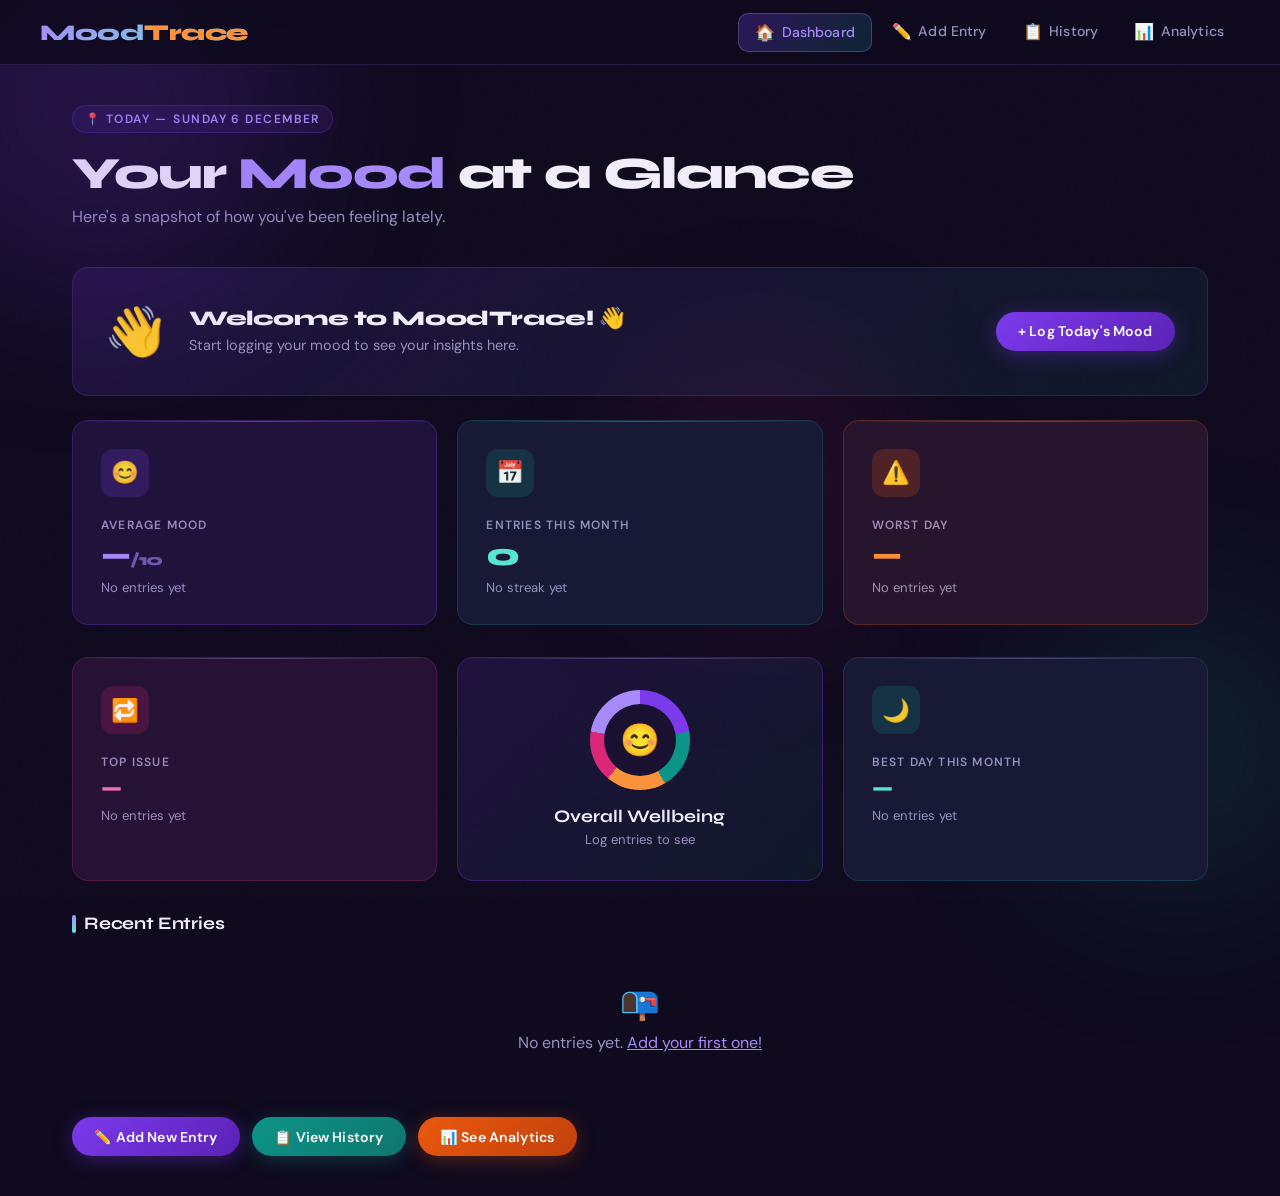
==== index.html @ 38e712fa "first commit" ====
<!DOCTYPE html>
<html lang="en">
<head>
  <meta charset="UTF-8">
  <meta name="viewport" content="width=device-width, initial-scale=1.0">
  <title>MoodTrace – Dashboard</title>
  <link href="https://fonts.googleapis.com/css2?family=Syne:wght@400;500;600;700;800&family=DM+Sans:ital,wght@0,300;0,400;0,500;1,300&display=swap" rel="stylesheet">
  <link rel="stylesheet" href="styles.css">
</head>
<body data-page="dashboard">

<div class="ambient ambient-1"></div>
<div class="ambient ambient-2"></div>
<div class="ambient ambient-3"></div>

<nav>
  <div class="nav-inner">
    <div class="logo">Mood<span>Trace</span></div>
    <ul class="nav-links">
      <li><a href="index.html" class="active"><span class="nav-icon">🏠</span><span class="label">Dashboard</span></a></li>
      <li><a href="add-entry.html"><span class="nav-icon">✏️</span><span class="label">Add Entry</span></a></li>
      <li><a href="history.html"><span class="nav-icon">📋</span><span class="label">History</span></a></li>
      <li><a href="analytics.html"><span class="nav-icon">📊</span><span class="label">Analytics</span></a></li>
    </ul>
  </div>
</nav>

<div class="container">

  <div class="page-header">
    <div class="page-tag">📍 Today — <span id="todayLabel"></span></div>
    <h1 class="page-title">Your <span class="accent-purple">Mood</span> at a Glance</h1>
    <p class="page-subtitle">Here's a snapshot of how you've been feeling lately.</p>
  </div>

  <!-- Welcome banner -->
  <div class="welcome-banner">
    <div class="welcome-emoji">👋</div>
    <div class="welcome-text">
      <h2 id="welcomeMsg">Good to see you!</h2>
      <p id="welcomeSub">Start logging your mood to see your insights here.</p>
    </div>
    <a href="add-entry.html" class="btn btn-primary" style="margin-left:auto">+ Log Today's Mood</a>
  </div>

  <!-- Stat Cards Row 1 -->
  <div class="grid-3 section-gap">
    <div class="card stat-card purple">
      <div class="stat-icon purple">😊</div>
      <div class="stat-label">Average Mood</div>
      <div class="stat-value purple" id="statAvgMood">—<span style="font-size:1rem;opacity:0.6">/10</span></div>
      <div class="stat-sub" id="statAvgSub">No entries yet</div>
    </div>
    <div class="card stat-card teal">
      <div class="stat-icon teal">📅</div>
      <div class="stat-label">Entries This Month</div>
      <div class="stat-value teal" id="statEntryCount">0</div>
      <div class="stat-sub" id="statStreakSub">No streak yet</div>
    </div>
    <div class="card stat-card orange">
      <div class="stat-icon orange">⚠️</div>
      <div class="stat-label">Worst Day</div>
      <div class="stat-value orange" id="statWorstDay">—</div>
      <div class="stat-sub" id="statWorstSub">No entries yet</div>
    </div>
  </div>

  <!-- Stat Cards Row 2 -->
  <div class="grid-3 section-gap">
    <div class="card stat-card pink">
      <div class="stat-icon pink">🔁</div>
      <div class="stat-label">Top Issue</div>
      <div class="stat-value pink" id="statTopIssue" style="font-size:1.4rem">—</div>
      <div class="stat-sub" id="statTopIssueSub">No entries yet</div>
    </div>
    <div class="card mood-ring-card">
      <div class="mood-ring"></div>
      <div class="mood-ring-label">Overall Wellbeing</div>
      <div class="mood-ring-sub" id="statWellbeing">Log entries to see</div>
    </div>
    <div class="card stat-card teal">
      <div class="stat-icon teal">🌙</div>
      <div class="stat-label">Best Day This Month</div>
      <div class="stat-value teal" id="statBestDay" style="font-size:1.4rem">—</div>
      <div class="stat-sub" id="statBestSub">No entries yet</div>
    </div>
  </div>

  <!-- Recent Entries -->
  <div class="section-gap">
    <div class="section-title">Recent Entries</div>
    <div id="recentEntries">
      <div style="text-align:center;padding:2rem;color:var(--text-muted)">
        <div style="font-size:2rem;margin-bottom:0.5rem">📭</div>
        <p>No entries yet. <a href="add-entry.html" style="color:var(--purple-light)">Add your first one!</a></p>
      </div>
    </div>
  </div>

  <div class="quick-actions">
    <a href="add-entry.html" class="btn btn-primary">✏️ Add New Entry</a>
    <a href="history.html"   class="btn btn-teal">📋 View History</a>
    <a href="analytics.html" class="btn btn-orange">📊 See Analytics</a>
  </div>

</div>

<script src="app.js"></script>
</body>
</html>
---- styles.css ----
:root {
    --purple: #7C3AED;
    --purple-light: #A78BFA;
    --purple-pale: #F5F3FF;
    --teal: #0D9488;
    --teal-light: #5EEAD4;
    --teal-pale: #F0FDFA;
    --orange: #EA580C;
    --orange-light: #FB923C;
    --orange-pale: #FFF7ED;
    --pink: #DB2777;
    --pink-light: #F472B6;
    --pink-pale: #FDF2F8;
    --bg: #0F0A1E;
    --bg2: #1A1130;
    --bg3: #231A3D;
    --surface: #2D2250;
    --surface2: #3D2F6B;
    --text: #F1EEF9;
    --text-muted: #9B8FBF;
    --border: rgba(167,139,250,0.15);
    --glow-purple: 0 0 40px rgba(124,58,237,0.3);
    --glow-teal: 0 0 40px rgba(13,148,136,0.3);
    --radius: 16px;
    --radius-sm: 10px;
  }

  * { margin: 0; padding: 0; box-sizing: border-box; }

  body {
    font-family: 'DM Sans', sans-serif;
    background: var(--bg);
    color: var(--text);
    min-height: 100vh;
    overflow-x: hidden;
  }

  /* ─── NOISE TEXTURE OVERLAY ─── */
  body::before {
    content: '';
    position: fixed;
    inset: 0;
    background-image: url("data:image/svg+xml,%3Csvg viewBox='0 0 256 256' xmlns='http://www.w3.org/2000/svg'%3E%3Cfilter id='noise'%3E%3CfeTurbulence type='fractalNoise' baseFrequency='0.9' numOctaves='4' stitchTiles='stitch'/%3E%3C/filter%3E%3Crect width='100%25' height='100%25' filter='url(%23noise)' opacity='0.04'/%3E%3C/svg%3E");
    pointer-events: none;
    z-index: 0;
    opacity: 0.4;
  }

  /* ─── AMBIENT GLOW BLOBS ─── */
  .ambient {
    position: fixed;
    border-radius: 50%;
    filter: blur(80px);
    pointer-events: none;
    z-index: 0;
    animation: drift 12s ease-in-out infinite alternate;
  }
  .ambient-1 { width: 400px; height: 400px; background: rgba(124,58,237,0.18); top: -100px; left: -100px; animation-delay: 0s; }
  .ambient-2 { width: 300px; height: 300px; background: rgba(13,148,136,0.15); bottom: 0; right: -50px; animation-delay: -4s; }
  .ambient-3 { width: 250px; height: 250px; background: rgba(219,39,119,0.12); top: 40%; left: 50%; animation-delay: -8s; }

  @keyframes drift {
    from { transform: translate(0,0) scale(1); }
    to { transform: translate(30px, 20px) scale(1.1); }
  }

  /* ─── NAV ─── */
  nav {
    position: sticky;
    top: 0;
    z-index: 100;
    backdrop-filter: blur(20px);
    background: rgba(15,10,30,0.85);
    border-bottom: 1px solid var(--border);
    padding: 0 2rem;
  }

  .nav-inner {
    max-width: 1200px;
    margin: 0 auto;
    display: flex;
    align-items: center;
    gap: 2rem;
    height: 64px;
  }

  .logo {
    font-family: 'Syne', sans-serif;
    font-weight: 800;
    font-size: 1.4rem;
    letter-spacing: -0.02em;
    background: linear-gradient(135deg, var(--purple-light), var(--teal-light));
    -webkit-background-clip: text;
    -webkit-text-fill-color: transparent;
    background-clip: text;
    flex-shrink: 0;
    margin-right: auto;
  }

  .logo span { color: var(--orange-light); -webkit-text-fill-color: var(--orange-light); }

  .nav-links {
    display: flex;
    gap: 0.25rem;
    list-style: none;
  }

  .nav-links a {
    display: flex;
    align-items: center;
    gap: 0.4rem;
    padding: 0.5rem 1rem;
    border-radius: var(--radius-sm);
    font-family: 'DM Sans', sans-serif;
    font-weight: 500;
    font-size: 0.88rem;
    color: var(--text-muted);
    text-decoration: none;
    transition: all 0.2s;
    letter-spacing: 0.01em;
  }

  .nav-links a:hover {
    color: var(--text);
    background: var(--surface);
  }

  .nav-links a.active {
    background: linear-gradient(135deg, rgba(124,58,237,0.3), rgba(13,148,136,0.2));
    color: var(--purple-light);
    border: 1px solid rgba(167,139,250,0.3);
  }

  .nav-icon { font-size: 1rem; }

  /* ─── PAGE SYSTEM ─── */
  .page { display: none; position: relative; z-index: 1; }
  .page.active { display: block; animation: fadeUp 0.4s ease both; }

  @keyframes fadeUp {
    from { opacity: 0; transform: translateY(16px); }
    to { opacity: 1; transform: translateY(0); }
  }

  .container {
    max-width: 1200px;
    margin: 0 auto;
    padding: 2.5rem 2rem;
  }

  /* ─── PAGE HEADERS ─── */
  .page-header {
    margin-bottom: 2.5rem;
  }

  .page-tag {
    display: inline-flex;
    align-items: center;
    gap: 0.4rem;
    font-size: 0.75rem;
    font-weight: 600;
    letter-spacing: 0.12em;
    text-transform: uppercase;
    color: var(--purple-light);
    background: rgba(124,58,237,0.12);
    border: 1px solid rgba(124,58,237,0.25);
    padding: 0.3rem 0.75rem;
    border-radius: 100px;
    margin-bottom: 1rem;
  }

  .page-title {
    font-family: 'Syne', sans-serif;
    font-size: clamp(1.8rem, 4vw, 2.8rem);
    font-weight: 800;
    line-height: 1.1;
    letter-spacing: -0.03em;
  }

  .page-title .accent-purple { color: var(--purple-light); }
  .page-title .accent-teal { color: var(--teal-light); }
  .page-title .accent-orange { color: var(--orange-light); }
  .page-title .accent-pink { color: var(--pink-light); }

  .page-subtitle {
    margin-top: 0.5rem;
    color: var(--text-muted);
    font-size: 1rem;
    font-weight: 400;
    max-width: 500px;
  }

  /* ─── GRID ─── */
  .grid-3 { display: grid; grid-template-columns: repeat(3, 1fr); gap: 1.25rem; }
  .grid-2 { display: grid; grid-template-columns: repeat(2, 1fr); gap: 1.25rem; }
  .grid-4 { display: grid; grid-template-columns: repeat(4, 1fr); gap: 1rem; }

  @media (max-width: 900px) {
    .grid-3 { grid-template-columns: repeat(2, 1fr); }
    .grid-4 { grid-template-columns: repeat(2, 1fr); }
  }
  @media (max-width: 600px) {
    .grid-3, .grid-2, .grid-4 { grid-template-columns: 1fr; }
    .nav-links a span.label { display: none; }
    .container { padding: 1.5rem 1rem; }
  }

  /* ─── CARDS ─── */
  .card {
    background: var(--bg2);
    border: 1px solid var(--border);
    border-radius: var(--radius);
    padding: 1.5rem;
    position: relative;
    overflow: hidden;
    transition: transform 0.2s, border-color 0.2s, box-shadow 0.2s;
  }

  .card:hover {
    transform: translateY(-2px);
    border-color: rgba(167,139,250,0.3);
  }

  .card::before {
    content: '';
    position: absolute;
    top: 0; left: 0; right: 0;
    height: 1px;
    background: linear-gradient(90deg, transparent, rgba(167,139,250,0.4), transparent);
  }

  /* STAT CARDS */
  .stat-card { padding: 1.75rem; }

  .stat-card.purple { border-color: rgba(124,58,237,0.3); }
  .stat-card.purple::after { background: rgba(124,58,237,0.06); }
  .stat-card.teal   { border-color: rgba(13,148,136,0.3); }
  .stat-card.teal::after { background: rgba(13,148,136,0.06); }
  .stat-card.orange { border-color: rgba(234,88,12,0.3); }
  .stat-card.orange::after { background: rgba(234,88,12,0.06); }
  .stat-card.pink   { border-color: rgba(219,39,119,0.3); }
  .stat-card.pink::after { background: rgba(219,39,119,0.06); }

  .stat-card::after {
    content: '';
    position: absolute;
    inset: 0;
    border-radius: var(--radius);
    pointer-events: none;
  }

  .stat-icon {
    width: 48px; height: 48px;
    border-radius: 12px;
    display: flex; align-items: center; justify-content: center;
    font-size: 1.4rem;
    margin-bottom: 1.25rem;
  }

  .stat-icon.purple { background: rgba(124,58,237,0.2); }
  .stat-icon.teal   { background: rgba(13,148,136,0.2); }
  .stat-icon.orange { background: rgba(234,88,12,0.2); }
  .stat-icon.pink   { background: rgba(219,39,119,0.2); }

  .stat-label {
    font-size: 0.75rem;
    font-weight: 600;
    letter-spacing: 0.1em;
    text-transform: uppercase;
    color: var(--text-muted);
    margin-bottom: 0.4rem;
  }

  .stat-value {
    font-family: 'Syne', sans-serif;
    font-size: 2rem;
    font-weight: 800;
    line-height: 1;
    letter-spacing: -0.03em;
  }

  .stat-value.purple { color: var(--purple-light); }
  .stat-value.teal   { color: var(--teal-light); }
  .stat-value.orange { color: var(--orange-light); }
  .stat-value.pink   { color: var(--pink-light); }

  .stat-sub {
    margin-top: 0.5rem;
    font-size: 0.82rem;
    color: var(--text-muted);
  }

  /* ─── MOOD RING ─── */
  .mood-ring-card {
    background: linear-gradient(135deg, rgba(124,58,237,0.15), rgba(13,148,136,0.1));
    border-color: rgba(124,58,237,0.3);
    padding: 2rem;
    display: flex;
    flex-direction: column;
    align-items: center;
    text-align: center;
    grid-column: span 1;
  }

  .mood-ring {
    width: 100px; height: 100px;
    border-radius: 50%;
    background: conic-gradient(
      var(--purple) 0deg 80deg,
      var(--teal) 80deg 150deg,
      var(--orange-light) 150deg 220deg,
      var(--pink) 220deg 280deg,
      var(--purple-light) 280deg 360deg
    );
    display: flex; align-items: center; justify-content: center;
    margin-bottom: 1rem;
    position: relative;
    animation: spin-slow 20s linear infinite;
  }

  .mood-ring::after {
    content: '😊';
    position: absolute;
    font-size: 2rem;
    background: var(--bg2);
    width: 72px; height: 72px;
    border-radius: 50%;
    display: flex; align-items: center; justify-content: center;
  }

  @keyframes spin-slow {
    from { transform: rotate(0deg); }
    to { transform: rotate(360deg); }
  }

  .mood-ring-label {
    font-family: 'Syne', sans-serif;
    font-weight: 700;
    font-size: 1.1rem;
  }

  .mood-ring-sub { color: var(--text-muted); font-size: 0.82rem; margin-top: 0.25rem; }

  /* ─── BUTTONS ─── */
  .quick-actions {
    display: flex;
    flex-wrap: wrap;
    gap: 0.75rem;
    margin-top: 2rem;
  }

  .btn {
    display: inline-flex;
    align-items: center;
    gap: 0.5rem;
    padding: 0.65rem 1.4rem;
    border-radius: 100px;
    font-family: 'DM Sans', sans-serif;
    font-weight: 600;
    font-size: 0.88rem;
    text-decoration: none;
    cursor: pointer;
    border: none;
    transition: all 0.2s;
    letter-spacing: 0.01em;
  }

  .btn-primary {
    background: linear-gradient(135deg, var(--purple), #5B21B6);
    color: white;
    box-shadow: 0 4px 20px rgba(124,58,237,0.35);
  }
  .btn-primary:hover { box-shadow: 0 6px 30px rgba(124,58,237,0.55); transform: translateY(-1px); }

  .btn-teal {
    background: linear-gradient(135deg, var(--teal), #0F766E);
    color: white;
    box-shadow: 0 4px 20px rgba(13,148,136,0.3);
  }
  .btn-teal:hover { box-shadow: 0 6px 30px rgba(13,148,136,0.5); transform: translateY(-1px); }

  .btn-orange {
    background: linear-gradient(135deg, var(--orange), #C2410C);
    color: white;
    box-shadow: 0 4px 20px rgba(234,88,12,0.3);
  }
  .btn-orange:hover { box-shadow: 0 6px 30px rgba(234,88,12,0.5); transform: translateY(-1px); }

  .btn-ghost {
    background: var(--surface);
    color: var(--text-muted);
    border: 1px solid var(--border);
  }
  .btn-ghost:hover { color: var(--text); background: var(--surface2); }

  /* ─── SECTION TITLES & ENTRY ROWS ─── */
  .section-title {
    font-family: 'Syne', sans-serif;
    font-weight: 700;
    font-size: 1.1rem;
    letter-spacing: -0.01em;
    margin-bottom: 1rem;
    display: flex;
    align-items: center;
    gap: 0.5rem;
  }

  .section-title::before {
    content: '';
    width: 4px; height: 18px;
    background: linear-gradient(180deg, var(--purple-light), var(--teal-light));
    border-radius: 2px;
  }

  .entry-row {
    display: flex;
    align-items: center;
    gap: 1rem;
    padding: 1rem 1.25rem;
    background: var(--bg3);
    border: 1px solid var(--border);
    border-radius: var(--radius-sm);
    margin-bottom: 0.6rem;
    transition: border-color 0.2s, transform 0.2s;
  }

  .entry-row:hover { border-color: rgba(167,139,250,0.3); transform: translateX(3px); }

  .entry-emoji { font-size: 1.5rem; flex-shrink: 0; }

  .entry-info { flex: 1; min-width: 0; }
  .entry-title { font-weight: 500; font-size: 0.9rem; white-space: nowrap; overflow: hidden; text-overflow: ellipsis; }
  .entry-meta { font-size: 0.78rem; color: var(--text-muted); margin-top: 0.15rem; }
  .entry-date { font-size: 0.78rem; color: var(--text-muted); flex-shrink: 0; }

  .badge {
    display: inline-flex;
    align-items: center;
    padding: 0.2rem 0.6rem;
    border-radius: 100px;
    font-size: 0.72rem;
    font-weight: 600;
    letter-spacing: 0.04em;
    flex-shrink: 0;
  }

  .badge-work     { background: rgba(124,58,237,0.2); color: var(--purple-light); }
  .badge-money    { background: rgba(13,148,136,0.2); color: var(--teal-light); }
  .badge-health   { background: rgba(234,88,12,0.2); color: var(--orange-light); }
  .badge-relation { background: rgba(219,39,119,0.2); color: var(--pink-light); }

  /* ─── FORM ─── */
  .form-card { max-width: 680px; }
  .form-section { margin-bottom: 2rem; }

  .form-label {
    display: block;
    font-size: 0.82rem;
    font-weight: 600;
    letter-spacing: 0.08em;
    text-transform: uppercase;
    color: var(--text-muted);
    margin-bottom: 0.75rem;
  }

  .emoji-grid { display: flex; gap: 0.75rem; flex-wrap: wrap; }

  .emoji-option {
    width: 60px; height: 60px;
    border-radius: 14px;
    background: var(--bg3);
    border: 2px solid var(--border);
    display: flex; flex-direction: column;
    align-items: center; justify-content: center;
    cursor: pointer;
    transition: all 0.15s;
    font-size: 1.5rem;
    position: relative;
  }

  .emoji-option:hover {
    border-color: var(--purple-light);
    background: rgba(124,58,237,0.1);
    transform: scale(1.05);
  }

  .emoji-option.selected {
    border-color: var(--purple-light);
    background: rgba(124,58,237,0.2);
    box-shadow: 0 0 0 3px rgba(124,58,237,0.15);
  }

  .emoji-option .emoji-label {
    font-size: 0.6rem;
    color: var(--text-muted);
    margin-top: 0.2rem;
    font-family: 'DM Sans', sans-serif;
    font-weight: 500;
  }

  .category-chips { display: flex; gap: 0.6rem; flex-wrap: wrap; }

  .chip {
    padding: 0.5rem 1.1rem;
    border-radius: 100px;
    border: 1.5px solid var(--border);
    background: var(--bg3);
    color: var(--text-muted);
    font-size: 0.85rem;
    font-weight: 500;
    cursor: pointer;
    transition: all 0.15s;
  }

  .chip:hover { border-color: var(--purple-light); color: var(--text); }
  .chip.selected-work   { border-color: var(--purple-light); background: rgba(124,58,237,0.15); color: var(--purple-light); }
  .chip.selected-money  { border-color: var(--teal-light); background: rgba(13,148,136,0.15); color: var(--teal-light); }
  .chip.selected-health { border-color: var(--orange-light); background: rgba(234,88,12,0.15); color: var(--orange-light); }
  .chip.selected-rel    { border-color: var(--pink-light); background: rgba(219,39,119,0.15); color: var(--pink-light); }

  .form-textarea {
    width: 100%;
    background: var(--bg3);
    border: 1.5px solid var(--border);
    border-radius: var(--radius-sm);
    color: var(--text);
    font-family: 'DM Sans', sans-serif;
    font-size: 0.95rem;
    padding: 1rem 1.25rem;
    resize: vertical;
    min-height: 110px;
    transition: border-color 0.2s, box-shadow 0.2s;
    outline: none;
    line-height: 1.6;
  }

  .form-textarea:focus {
    border-color: var(--purple-light);
    box-shadow: 0 0 0 3px rgba(124,58,237,0.12);
  }

  .form-textarea::placeholder { color: var(--text-muted); }

  .form-input {
    background: var(--bg3);
    border: 1.5px solid var(--border);
    border-radius: var(--radius-sm);
    color: var(--text);
    font-family: 'DM Sans', sans-serif;
    font-size: 0.92rem;
    padding: 0.7rem 1rem;
    outline: none;
    transition: border-color 0.2s;
    color-scheme: dark;
  }

  .form-input:focus { border-color: var(--purple-light); }

  .slider-row { display: flex; align-items: center; gap: 1rem; }
  .slider { flex: 1; accent-color: var(--purple-light); }

  .slider-val {
    font-family: 'Syne', sans-serif;
    font-weight: 700;
    font-size: 1.1rem;
    color: var(--purple-light);
    min-width: 28px;
    text-align: center;
  }

  .submit-area { display: flex; align-items: center; gap: 1rem; flex-wrap: wrap; }
  .submit-note { font-size: 0.8rem; color: var(--text-muted); }

  /* ─── HISTORY ─── */
  .history-filters {
    display: flex;
    gap: 0.6rem;
    flex-wrap: wrap;
    margin-bottom: 1.5rem;
  }

  .filter-chip {
    padding: 0.4rem 1rem;
    border-radius: 100px;
    border: 1px solid var(--border);
    background: var(--bg3);
    color: var(--text-muted);
    font-size: 0.8rem;
    font-weight: 500;
    cursor: pointer;
    transition: all 0.15s;
  }

  .filter-chip.active {
    background: rgba(124,58,237,0.2);
    border-color: var(--purple-light);
    color: var(--purple-light);
  }

  .filter-chip:hover { border-color: var(--purple-light); color: var(--text); }

  .history-card {
    background: var(--bg2);
    border: 1px solid var(--border);
    border-radius: var(--radius);
    padding: 1.25rem 1.5rem;
    margin-bottom: 0.75rem;
    display: grid;
    grid-template-columns: auto 1fr auto;
    gap: 1rem;
    align-items: start;
    transition: all 0.2s;
  }

  .history-card:hover { border-color: rgba(167,139,250,0.3); transform: translateX(3px); }

  .history-card-left {
    display: flex; flex-direction: column; align-items: center; gap: 0.3rem;
  }

  .history-emoji { font-size: 2rem; }

  .mood-score {
    font-family: 'Syne', sans-serif;
    font-size: 0.75rem;
    font-weight: 700;
    color: var(--purple-light);
  }

  .history-body { min-width: 0; }
  .history-top { display: flex; align-items: center; gap: 0.6rem; margin-bottom: 0.4rem; flex-wrap: wrap; }
  .history-heading { font-weight: 600; font-size: 0.95rem; }
  .history-desc { font-size: 0.85rem; color: var(--text-muted); line-height: 1.5; }

  .history-right { text-align: right; flex-shrink: 0; }
  .history-date { font-size: 0.78rem; color: var(--text-muted); }
  .history-day  { font-family: 'Syne', sans-serif; font-size: 0.85rem; font-weight: 700; color: var(--text); margin-bottom: 0.15rem; }

  /* ─── ANALYTICS ─── */
  .analytics-grid {
    display: grid;
    grid-template-columns: 2fr 1fr;
    gap: 1.25rem;
    margin-bottom: 1.25rem;
  }

  @media (max-width: 800px) { .analytics-grid { grid-template-columns: 1fr; } }

  .chart-card { padding: 1.75rem; }

  .chart-title {
    font-family: 'Syne', sans-serif;
    font-weight: 700;
    font-size: 1rem;
    margin-bottom: 0.25rem;
  }

  .chart-sub { font-size: 0.8rem; color: var(--text-muted); margin-bottom: 1.5rem; }

  .line-chart {
    width: 100%;
    height: 140px;
    position: relative;
    display: flex;
    align-items: flex-end;
  }

  .line-chart-bg {
    position: absolute;
    inset: 0;
    display: flex;
    flex-direction: column;
    justify-content: space-between;
    pointer-events: none;
  }

  .line-chart-bg-line {
    width: 100%;
    height: 1px;
    background: var(--border);
  }

  .chart-bars {
    display: flex;
    align-items: flex-end;
    gap: 8px;
    width: 100%;
    height: 100%;
    position: relative;
    z-index: 1;
  }

  .chart-col {
    flex: 1;
    display: flex;
    flex-direction: column;
    align-items: center;
    gap: 0.4rem;
    height: 100%;
    justify-content: flex-end;
  }

  .chart-bar {
    width: 100%;
    border-radius: 6px 6px 0 0;
    background: linear-gradient(180deg, var(--purple-light), var(--purple));
    min-height: 4px;
    position: relative;
    overflow: hidden;
    transition: opacity 0.2s;
  }

  .chart-bar::after {
    content: '';
    position: absolute;
    top: 0; left: 0; right: 0;
    height: 40%;
    background: rgba(255,255,255,0.12);
    border-radius: 6px 6px 0 0;
  }

  .chart-bar.teal-bar   { background: linear-gradient(180deg, var(--teal-light), var(--teal)); }
  .chart-bar.orange-bar { background: linear-gradient(180deg, var(--orange-light), var(--orange)); }
  .chart-bar.pink-bar   { background: linear-gradient(180deg, var(--pink-light), var(--pink)); }

  .chart-x-label {
    font-size: 0.65rem;
    color: var(--text-muted);
    text-align: center;
    white-space: nowrap;
  }

  .donut-wrap {
    display: flex;
    flex-direction: column;
    align-items: center;
    gap: 1.25rem;
  }

  .donut {
    width: 120px; height: 120px;
    border-radius: 50%;
    background: conic-gradient(
      var(--purple) 0deg 130deg,
      var(--teal-light) 130deg 200deg,
      var(--orange-light) 200deg 260deg,
      var(--pink-light) 260deg 360deg
    );
    position: relative;
    display: flex; align-items: center; justify-content: center;
  }

  .donut::after {
    content: '';
    position: absolute;
    width: 70px; height: 70px;
    border-radius: 50%;
    background: var(--bg2);
  }

  .donut-legend { width: 100%; }

  .legend-item {
    display: flex;
    align-items: center;
    gap: 0.6rem;
    padding: 0.35rem 0;
    font-size: 0.82rem;
  }

  .legend-dot {
    width: 10px; height: 10px;
    border-radius: 50%;
    flex-shrink: 0;
  }

  .legend-name { flex: 1; color: var(--text-muted); }
  .legend-pct { font-weight: 600; font-size: 0.8rem; }

  /* ─── STREAK ─── */
  .streak-grid {
    display: flex;
    gap: 0.35rem;
    flex-wrap: wrap;
    margin-top: 0.5rem;
  }

  .streak-day {
    width: 28px; height: 28px;
    border-radius: 6px;
    display: flex; align-items: center; justify-content: center;
    font-size: 0.7rem;
    font-weight: 600;
  }

  .streak-day.logged { background: rgba(124,58,237,0.4); color: var(--purple-light); }
  .streak-day.missed { background: var(--bg3); color: var(--text-muted); border: 1px solid var(--border); }
  .streak-day.today  { background: var(--purple); color: white; box-shadow: 0 0 12px rgba(124,58,237,0.5); }

  /* ─── MINI STATS ─── */
  .stat-row {
    display: flex;
    gap: 1.25rem;
    margin-bottom: 1.25rem;
    flex-wrap: wrap;
  }

  .mini-stat {
    flex: 1;
    min-width: 140px;
    background: var(--bg2);
    border: 1px solid var(--border);
    border-radius: var(--radius-sm);
    padding: 1.1rem 1.25rem;
    display: flex;
    align-items: center;
    gap: 0.75rem;
  }

  .mini-stat-icon { font-size: 1.5rem; }
  .mini-stat-label { font-size: 0.75rem; color: var(--text-muted); margin-bottom: 0.15rem; }

  .mini-stat-val {
    font-family: 'Syne', sans-serif;
    font-size: 1.2rem;
    font-weight: 700;
  }

  /* ─── MISC ─── */
  .section-gap { margin-bottom: 2rem; }

  .welcome-banner {
    background: linear-gradient(135deg, rgba(124,58,237,0.15), rgba(13,148,136,0.1));
    border: 1px solid rgba(124,58,237,0.25);
    border-radius: var(--radius);
    padding: 2rem;
    display: flex;
    align-items: center;
    gap: 1.5rem;
    margin-bottom: 1.5rem;
    flex-wrap: wrap;
  }

  .welcome-emoji { font-size: 3rem; }

  .welcome-text h2 {
    font-family: 'Syne', sans-serif;
    font-weight: 800;
    font-size: 1.3rem;
    letter-spacing: -0.02em;
    margin-bottom: 0.3rem;
  }

  .welcome-text p { color: var(--text-muted); font-size: 0.9rem; max-width: 360px; line-height: 1.5; }

  ::-webkit-scrollbar { width: 6px; }
  ::-webkit-scrollbar-track { background: var(--bg); }
  ::-webkit-scrollbar-thumb { background: var(--surface2); border-radius: 3px; }

/* ─── COPING ACTIONS ─── */
.coping-chips {
  display: flex;
  gap: 0.5rem;
  flex-wrap: wrap;
}

.coping-chip {
  padding: 0.45rem 1rem;
  border-radius: 100px;
  border: 1.5px solid var(--border);
  background: var(--bg3);
  color: var(--text-muted);
  font-size: 0.82rem;
  font-weight: 500;
  cursor: pointer;
  transition: all 0.15s;
  user-select: none;
}

.coping-chip:hover {
  border-color: var(--teal-light);
  color: var(--text);
}

.coping-chip.selected {
  border-color: var(--teal-light);
  background: rgba(13,148,136,0.15);
  color: var(--teal-light);
}

/* ─── DID IT HELP ─── */
.helped-options {
  display: flex;
  gap: 0.75rem;
  flex-wrap: wrap;
}

.helped-option {
  width: 70px;
  padding: 0.75rem 0.5rem;
  border-radius: 14px;
  background: var(--bg3);
  border: 2px solid var(--border);
  display: flex;
  flex-direction: column;
  align-items: center;
  gap: 0.35rem;
  cursor: pointer;
  transition: all 0.15s;
  font-size: 1.6rem;
}

.helped-option:hover {
  border-color: var(--orange-light);
  background: rgba(234,88,12,0.08);
  transform: scale(1.05);
}

.helped-option.selected {
  border-color: var(--orange-light);
  background: rgba(234,88,12,0.15);
  box-shadow: 0 0 0 3px rgba(234,88,12,0.12);
}

.helped-label {
  font-size: 0.62rem;
  color: var(--text-muted);
  font-family: 'DM Sans', sans-serif;
  font-weight: 500;
  text-align: center;
  line-height: 1.2;
}

.helped-option.selected .helped-label {
  color: var(--orange-light);
}

/* ─── COPING TAG in history cards ─── */
.coping-tags {
  display: flex;
  flex-wrap: wrap;
  gap: 0.3rem;
  margin-top: 0.5rem;
}

.coping-tag {
  font-size: 0.7rem;
  padding: 0.15rem 0.55rem;
  border-radius: 100px;
  background: rgba(13,148,136,0.12);
  color: var(--teal-light);
  border: 1px solid rgba(94,234,212,0.2);
}

.helped-badge {
  font-size: 0.7rem;
  padding: 0.15rem 0.55rem;
  border-radius: 100px;
  background: rgba(234,88,12,0.12);
  color: var(--orange-light);
  border: 1px solid rgba(251,146,60,0.2);
  margin-top: 0.4rem;
  display: inline-block;
}
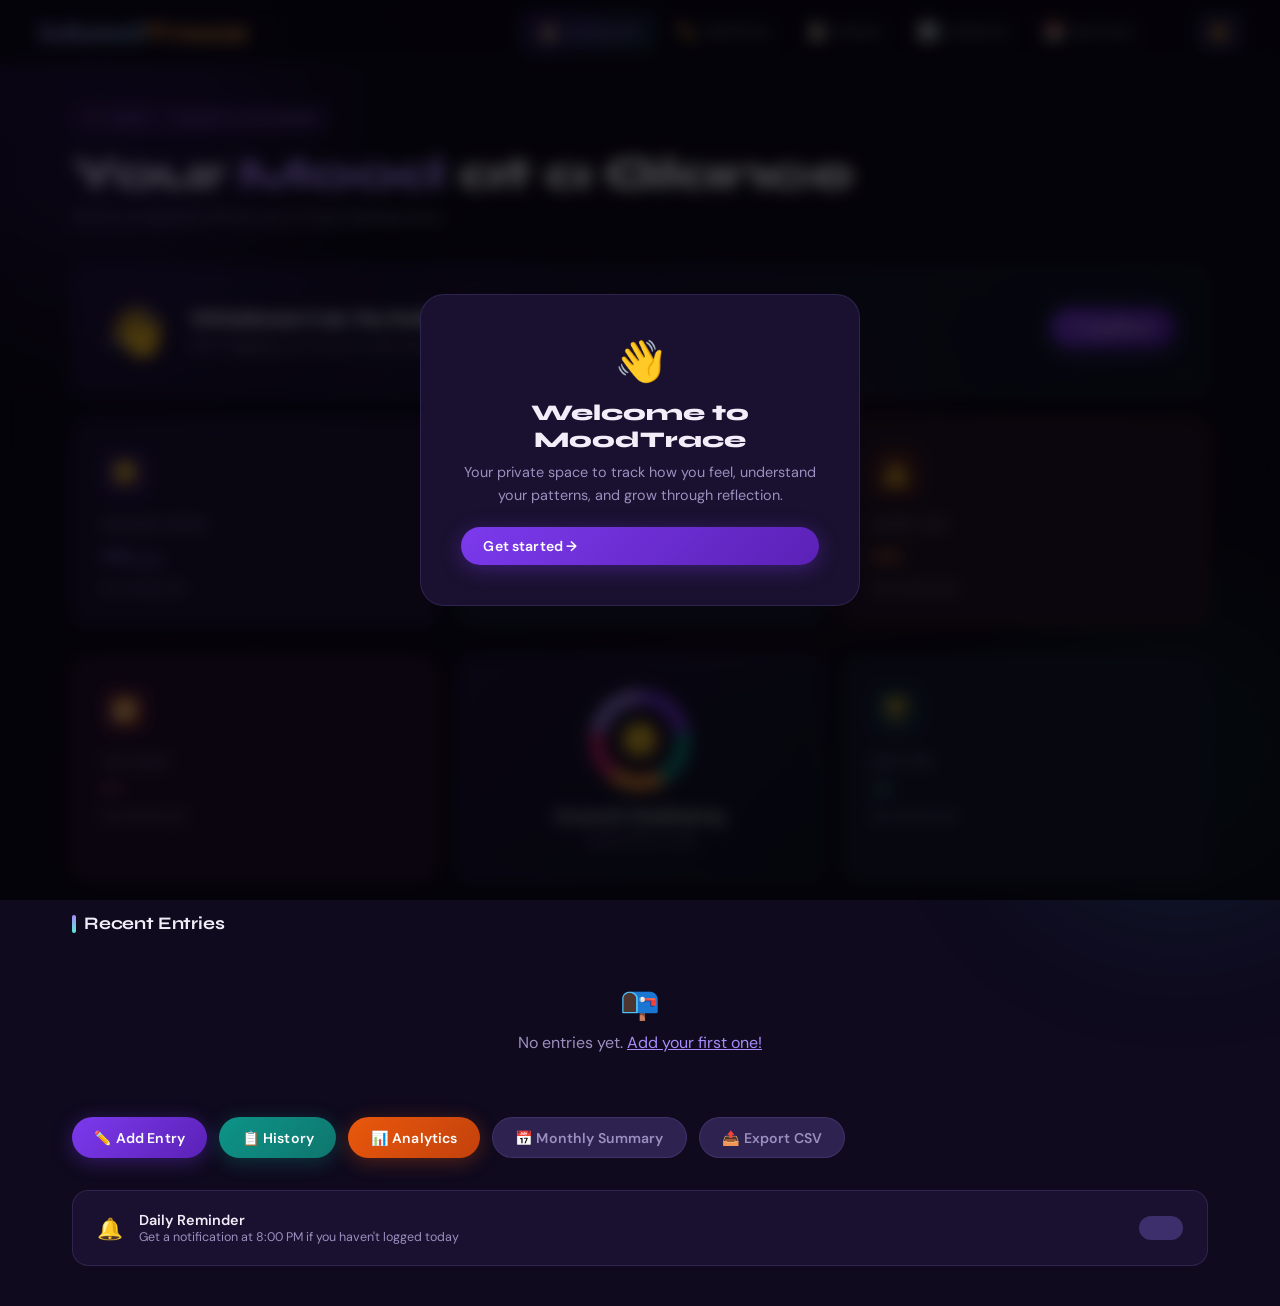
==== commit 377a6bab: "Updated design" ====
--- a/index.html
+++ b/index.html
@@ -4,6 +4,8 @@
   <meta charset="UTF-8">
   <meta name="viewport" content="width=device-width, initial-scale=1.0">
   <title>MoodTrace – Dashboard</title>
+  <link rel="manifest" href="manifest.json">
+  <meta name="theme-color" content="#7C3AED">
   <link href="https://fonts.googleapis.com/css2?family=Syne:wght@400;500;600;700;800&family=DM+Sans:ital,wght@0,300;0,400;0,500;1,300&display=swap" rel="stylesheet">
   <link rel="stylesheet" href="styles.css">
 </head>
@@ -12,6 +14,95 @@
 <div class="ambient ambient-1"></div>
 <div class="ambient ambient-2"></div>
 <div class="ambient ambient-3"></div>
+
+<!-- ─── ONBOARDING MODAL ─── -->
+<div id="onboardingModal" style="display:none;position:fixed;inset:0;z-index:1000;background:rgba(0,0,0,0.7);backdrop-filter:blur(8px);align-items:center;justify-content:center;padding:1rem;overflow-y:auto">
+  <div style="background:var(--bg2);border:1px solid var(--border);border-radius:24px;padding:2.5rem;max-width:440px;width:100%;text-align:center;margin:auto">
+
+    <div id="onboardStep1">
+      <div style="font-size:2.5rem;margin-bottom:0.75rem">👋</div>
+      <h2 style="font-family:'Syne',sans-serif;font-weight:800;font-size:1.4rem;margin-bottom:0.5rem">Welcome to MoodTrace</h2>
+      <p style="color:var(--text-muted);line-height:1.6;margin-bottom:1.25rem;font-size:0.9rem">Your private space to track how you feel, understand your patterns, and grow through reflection.</p>
+      <button class="btn btn-primary" style="width:100%" onclick="nextOnboardingStep(2)">Get started →</button>
+    </div>
+
+    <div id="onboardStep2" style="display:none">
+      <div style="font-size:2.5rem;margin-bottom:0.75rem">✏️</div>
+      <h2 style="font-family:'Syne',sans-serif;font-weight:800;font-size:1.4rem;margin-bottom:0.5rem">Log your mood anytime</h2>
+      <p style="color:var(--text-muted);line-height:1.6;margin-bottom:1.25rem;font-size:0.9rem">Pick an emoji, rate your intensity, choose a category, and write what's on your mind. You can log multiple times a day.</p>
+      <button class="btn btn-primary" style="width:100%" onclick="nextOnboardingStep(3)">Next →</button>
+    </div>
+
+    <div id="onboardStep3" style="display:none">
+      <div style="font-size:2.5rem;margin-bottom:0.75rem">📊</div>
+      <h2 style="font-family:'Syne',sans-serif;font-weight:800;font-size:1.4rem;margin-bottom:0.5rem">Track what works for you</h2>
+      <p style="color:var(--text-muted);line-height:1.6;margin-bottom:1.25rem;font-size:0.9rem">Log coping actions when you feel low. Over time, MoodTrace learns which ones actually help you most.</p>
+      <button class="btn btn-primary" style="width:100%" onclick="nextOnboardingStep(4)">Next →</button>
+    </div>
+
+    <div id="onboardStep4" style="display:none">
+      <div style="font-size:2.5rem;margin-bottom:0.75rem">✨</div>
+      <h2 style="font-family:'Syne',sans-serif;font-weight:800;font-size:1.4rem;margin-bottom:0.5rem">Get a daily AI message</h2>
+      <p style="color:var(--text-muted);line-height:1.6;margin-bottom:1.25rem;font-size:0.9rem">Every day, your dashboard shows a personalised message based on your mood entries — warm, honest, and just for you.</p>
+      <button class="btn btn-primary" style="width:100%" onclick="finishOnboarding()">Let's go! 🚀</button>
+    </div>
+
+  </div>
+</div>
+
+<!-- ─── EDIT MODAL ─── -->
+<div id="editModal" style="display:none;position:fixed;inset:0;z-index:999;background:rgba(0,0,0,0.7);backdrop-filter:blur(8px);align-items:center;justify-content:center;padding:1rem;overflow-y:auto">
+  <div style="background:var(--bg2);border:1px solid var(--border);border-radius:20px;padding:2rem;max-width:500px;width:100%">
+    <div style="display:flex;align-items:center;justify-content:space-between;margin-bottom:1.5rem">
+      <h3 style="font-family:'Syne',sans-serif;font-weight:700">Edit Entry</h3>
+      <button onclick="closeEditModal()" style="background:none;border:none;color:var(--text-muted);cursor:pointer;font-size:1.2rem">✕</button>
+    </div>
+    <input type="hidden" id="editEntryId">
+    <div class="form-section">
+      <label class="form-label">Mood</label>
+      <div class="emoji-grid">
+        <div class="emoji-option edit-emoji-option" data-emoji="😄" onclick="selectEditEmoji(this)">😄<div class="emoji-label">Great</div></div>
+        <div class="emoji-option edit-emoji-option" data-emoji="😊" onclick="selectEditEmoji(this)">😊<div class="emoji-label">Good</div></div>
+        <div class="emoji-option edit-emoji-option" data-emoji="😐" onclick="selectEditEmoji(this)">😐<div class="emoji-label">Meh</div></div>
+        <div class="emoji-option edit-emoji-option" data-emoji="😟" onclick="selectEditEmoji(this)">😟<div class="emoji-label">Low</div></div>
+        <div class="emoji-option edit-emoji-option" data-emoji="😤" onclick="selectEditEmoji(this)">😤<div class="emoji-label">Angry</div></div>
+        <div class="emoji-option edit-emoji-option" data-emoji="😰" onclick="selectEditEmoji(this)">😰<div class="emoji-label">Anxious</div></div>
+        <div class="emoji-option edit-emoji-option" data-emoji="😭" onclick="selectEditEmoji(this)">😭<div class="emoji-label">Awful</div></div>
+        <div class="emoji-option edit-emoji-option" data-emoji="🤩" onclick="selectEditEmoji(this)">🤩<div class="emoji-label">Elated</div></div>
+      </div>
+    </div>
+    <div class="form-section">
+      <label class="form-label">Intensity</label>
+      <div class="slider-row">
+        <span>😶</span>
+        <input type="range" id="editSlider" class="slider" min="1" max="10" value="7" oninput="document.getElementById('editSliderVal').textContent=this.value">
+        <span>🤯</span>
+        <div class="slider-val" id="editSliderVal">7</div>
+      </div>
+    </div>
+    <div class="form-section">
+      <label class="form-label">Category</label>
+      <div class="category-chips">
+        <div class="chip edit-chip" data-cat="work" onclick="selectEditChip(this,'work')">💼 Work</div>
+        <div class="chip edit-chip" data-cat="money" onclick="selectEditChip(this,'money')">💰 Money</div>
+        <div class="chip edit-chip" data-cat="rel" onclick="selectEditChip(this,'rel')">❤️ Relationships</div>
+        <div class="chip edit-chip" data-cat="health" onclick="selectEditChip(this,'health')">🏃 Health</div>
+      </div>
+    </div>
+    <div class="form-section">
+      <label class="form-label">Date & Time</label>
+      <input type="datetime-local" id="editDatetime" class="form-input">
+    </div>
+    <div class="form-section">
+      <label class="form-label">Description</label>
+      <textarea id="editDescription" class="form-textarea" style="min-height:80px"></textarea>
+    </div>
+    <div style="display:flex;gap:0.75rem">
+      <button class="btn btn-primary" onclick="saveEdit()" style="flex:1">💾 Save Changes</button>
+      <button class="btn btn-ghost" onclick="closeEditModal()">Cancel</button>
+    </div>
+  </div>
+</div>
 
 <nav>
   <div class="nav-inner">
@@ -21,7 +112,9 @@
       <li><a href="add-entry.html"><span class="nav-icon">✏️</span><span class="label">Add Entry</span></a></li>
       <li><a href="history.html"><span class="nav-icon">📋</span><span class="label">History</span></a></li>
       <li><a href="analytics.html"><span class="nav-icon">📊</span><span class="label">Analytics</span></a></li>
+      <li><a href="monthly.html"><span class="nav-icon">📅</span><span class="label">Summary</span></a></li>
     </ul>
+    <button id="themeToggle" onclick="toggleTheme()" title="Toggle theme" style="margin-left:1rem;background:var(--surface);border:1px solid var(--border);border-radius:8px;padding:0.4rem 0.6rem;cursor:pointer;font-size:1rem;color:var(--text)">☀️</button>
   </div>
 </nav>
 
@@ -40,8 +133,14 @@
       <h2 id="welcomeMsg">Good to see you!</h2>
       <p id="welcomeSub">Start logging your mood to see your insights here.</p>
     </div>
-    <a href="add-entry.html" class="btn btn-primary" style="margin-left:auto">+ Log Today's Mood</a>
-  </div>
+    <div style="margin-left:auto;display:flex;flex-direction:column;align-items:flex-end;gap:0.5rem">
+      <a href="add-entry.html" class="btn btn-primary">+ Log Mood</a>
+      <span id="todayLogCount" style="font-size:0.75rem;color:var(--text-muted)"></span>
+    </div>
+  </div>
+
+  <!-- AI Message Card -->
+  <div id="aiMessageCard" style="display:none;background:linear-gradient(135deg,rgba(124,58,237,0.12),rgba(13,148,136,0.08));border:1px solid rgba(124,58,237,0.25);border-radius:var(--radius);padding:1.5rem;margin-bottom:1.5rem"></div>
 
   <!-- Stat Cards Row 1 -->
   <div class="grid-3 section-gap">
@@ -79,8 +178,8 @@
       <div class="mood-ring-sub" id="statWellbeing">Log entries to see</div>
     </div>
     <div class="card stat-card teal">
-      <div class="stat-icon teal">🌙</div>
-      <div class="stat-label">Best Day This Month</div>
+      <div class="stat-icon teal">🏆</div>
+      <div class="stat-label">Best Day</div>
       <div class="stat-value teal" id="statBestDay" style="font-size:1.4rem">—</div>
       <div class="stat-sub" id="statBestSub">No entries yet</div>
     </div>
@@ -98,13 +197,38 @@
   </div>
 
   <div class="quick-actions">
-    <a href="add-entry.html" class="btn btn-primary">✏️ Add New Entry</a>
-    <a href="history.html"   class="btn btn-teal">📋 View History</a>
-    <a href="analytics.html" class="btn btn-orange">📊 See Analytics</a>
+    <a href="add-entry.html" class="btn btn-primary">✏️ Add Entry</a>
+    <a href="history.html"   class="btn btn-teal">📋 History</a>
+    <a href="analytics.html" class="btn btn-orange">📊 Analytics</a>
+    <a href="monthly.html"   class="btn btn-ghost">📅 Monthly Summary</a>
+    <button class="btn btn-ghost" onclick="exportCSV()">📤 Export CSV</button>
+  </div>
+
+  <!-- Reminder toggle -->
+  <div style="margin-top:2rem;padding:1.25rem 1.5rem;background:var(--bg2);border:1px solid var(--border);border-radius:var(--radius);display:flex;align-items:center;gap:1rem">
+    <span style="font-size:1.3rem">🔔</span>
+    <div style="flex:1">
+      <div style="font-weight:600;font-size:0.9rem">Daily Reminder</div>
+      <div style="font-size:0.78rem;color:var(--text-muted)">Get a notification at 8:00 PM if you haven't logged today</div>
+    </div>
+    <label style="position:relative;display:inline-block;width:44px;height:24px">
+      <input type="checkbox" id="reminderToggle" style="opacity:0;width:0;height:0">
+      <span style="position:absolute;cursor:pointer;inset:0;background:var(--surface2);border-radius:24px;transition:0.3s" id="reminderSlider"></span>
+    </label>
   </div>
 
 </div>
 
 <script src="app.js"></script>
+<script>
+  // Style the reminder toggle
+  const toggle = document.getElementById('reminderToggle');
+  const sliderEl = document.getElementById('reminderSlider');
+  function updateToggleStyle() {
+    sliderEl.style.background = toggle.checked ? 'var(--purple)' : 'var(--surface2)';
+  }
+  toggle.addEventListener('change', updateToggleStyle);
+  updateToggleStyle();
+</script>
 </body>
 </html>
--- a/styles.css
+++ b/styles.css
@@ -962,3 +962,33 @@
   margin-top: 0.4rem;
   display: inline-block;
 }
+
+/* ─── LIGHT THEME ─── */
+[data-theme="light"] {
+  --bg: #F8F6FF;
+  --bg2: #FFFFFF;
+  --bg3: #F0ECFF;
+  --surface: #E8E2FF;
+  --surface2: #D4CAFF;
+  --text: #1A1130;
+  --text-muted: #6B5F8A;
+  --border: rgba(124,58,237,0.15);
+}
+
+[data-theme="light"] body::before { opacity: 0.1; }
+[data-theme="light"] .ambient-1 { background: rgba(124,58,237,0.08); }
+[data-theme="light"] .ambient-2 { background: rgba(13,148,136,0.06); }
+[data-theme="light"] .ambient-3 { background: rgba(219,39,119,0.05); }
+[data-theme="light"] nav { background: rgba(248,246,255,0.92); }
+[data-theme="light"] .card { background: #FFFFFF; }
+[data-theme="light"] .history-card { background: #FFFFFF; }
+[data-theme="light"] .entry-row { background: #F0ECFF; }
+[data-theme="light"] .form-textarea,
+[data-theme="light"] .form-input { background: #F0ECFF; color: var(--text); }
+[data-theme="light"] .emoji-option,
+[data-theme="light"] .chip,
+[data-theme="light"] .coping-chip,
+[data-theme="light"] .helped-option,
+[data-theme="light"] .filter-chip { background: #F0ECFF; }
+[data-theme="light"] .streak-day.missed { background: #E8E2FF; }
+[data-theme="light"] .mood-ring::after { background: #FFFFFF; }
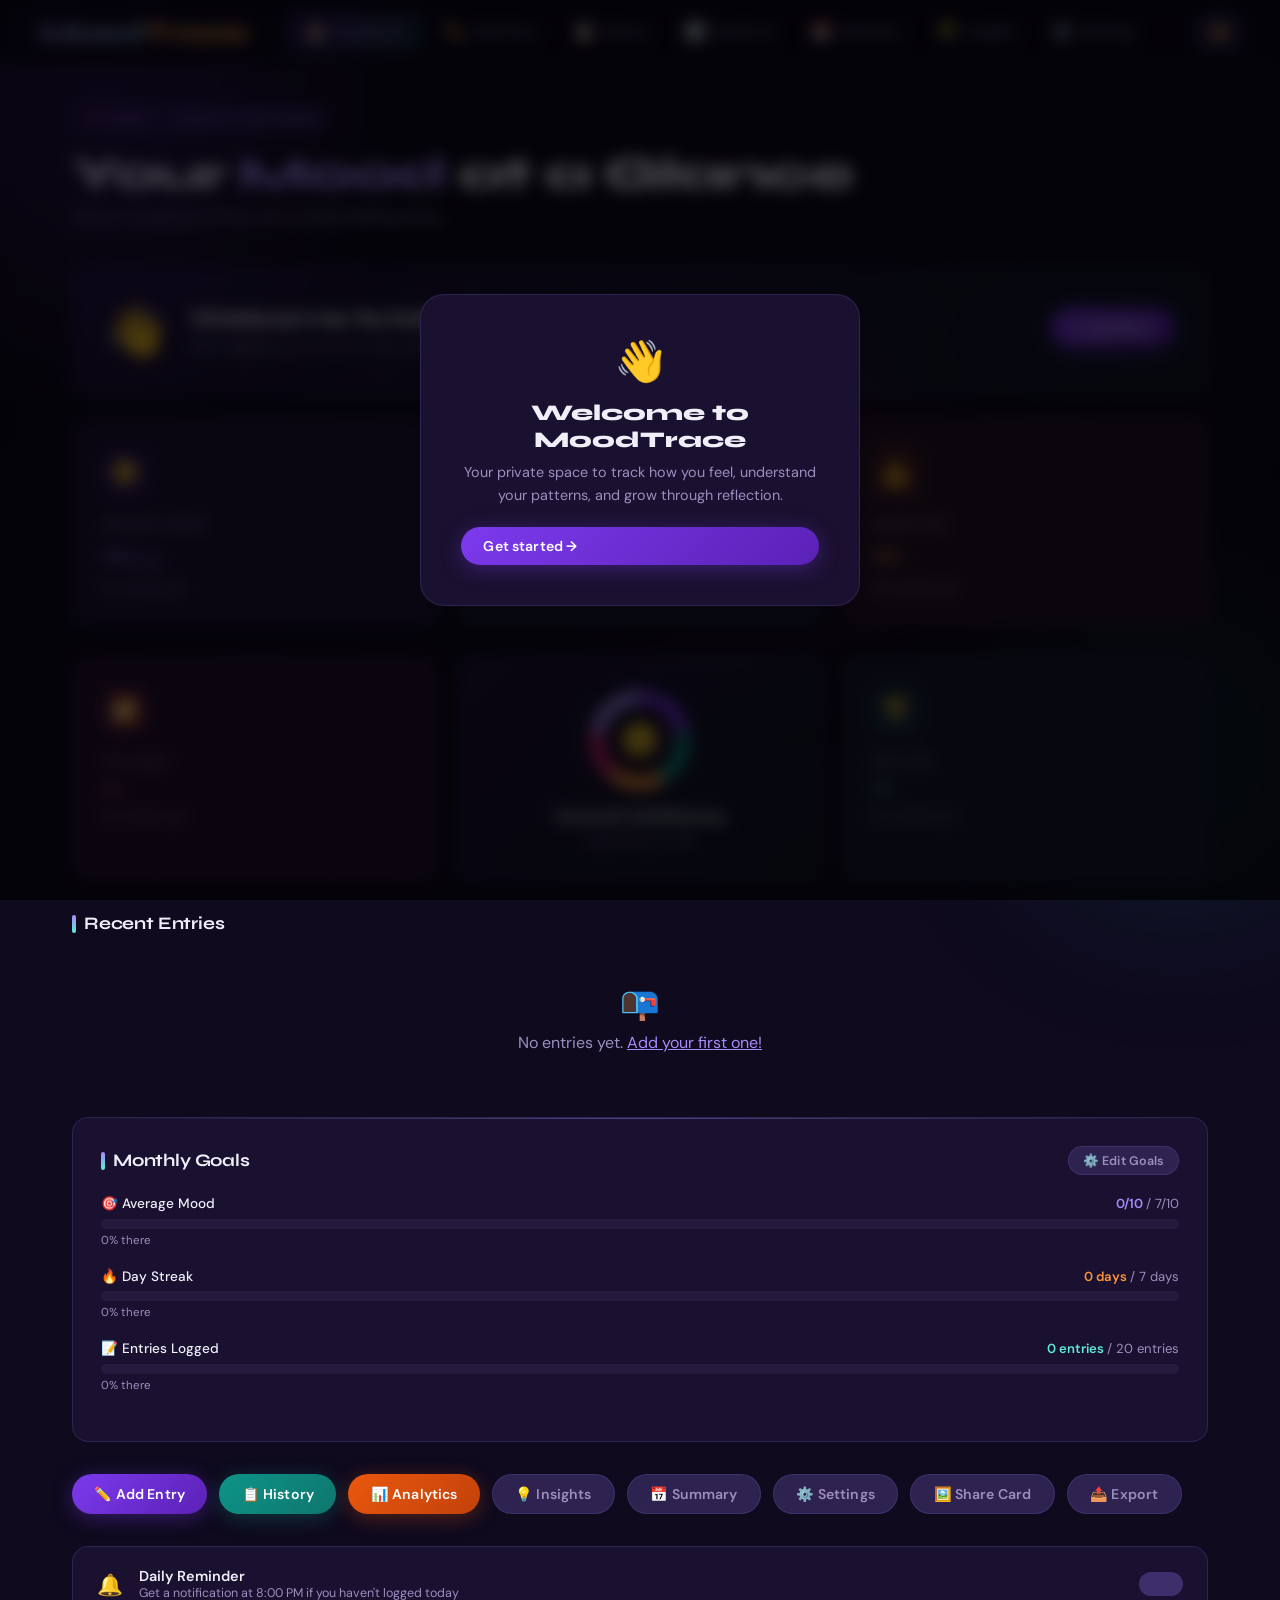
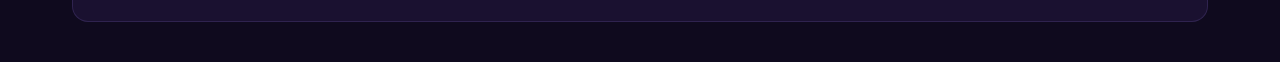
==== commit 57456fc0: "Updated design" ====
--- a/index.html
+++ b/index.html
@@ -87,6 +87,7 @@
         <div class="chip edit-chip" data-cat="money" onclick="selectEditChip(this,'money')">💰 Money</div>
         <div class="chip edit-chip" data-cat="rel" onclick="selectEditChip(this,'rel')">❤️ Relationships</div>
         <div class="chip edit-chip" data-cat="health" onclick="selectEditChip(this,'health')">🏃 Health</div>
+        <div class="chip edit-chip" data-cat="school" onclick="selectEditChip(this,'school')">📚 School</div>
       </div>
     </div>
     <div class="form-section">
@@ -113,9 +114,22 @@
       <li><a href="history.html"><span class="nav-icon">📋</span><span class="label">History</span></a></li>
       <li><a href="analytics.html"><span class="nav-icon">📊</span><span class="label">Analytics</span></a></li>
       <li><a href="monthly.html"><span class="nav-icon">📅</span><span class="label">Summary</span></a></li>
+      <li><a href="insights.html"><span class="nav-icon">💡</span><span class="label">Insights</span></a></li>
+      <li><a href="settings.html"><span class="nav-icon">⚙️</span><span class="label">Settings</span></a></li>
     </ul>
     <button id="themeToggle" onclick="toggleTheme()" title="Toggle theme" style="margin-left:1rem;background:var(--surface);border:1px solid var(--border);border-radius:8px;padding:0.4rem 0.6rem;cursor:pointer;font-size:1rem;color:var(--text)">☀️</button>
   </div>
+</nav>
+
+<!-- ─── BOTTOM NAV (mobile only) ─── -->
+<nav class="bottom-nav">
+  <ul>
+    <li><a href="index.html" class="active"><span class="bn-icon">🏠</span>Home</a></li>
+    <li><a href="add-entry.html"><span class="bn-icon">✏️</span>Add</a></li>
+    <li><a href="history.html"><span class="bn-icon">📋</span>History</a></li>
+    <li><a href="analytics.html"><span class="bn-icon">📊</span>Analytics</a></li>
+    <li><a href="monthly.html"><span class="bn-icon">📅</span>Summary</a></li>
+  </ul>
 </nav>
 
 <div class="container">
@@ -196,12 +210,20 @@
     </div>
   </div>
 
+  <!-- Goals -->
+  <div class="card section-gap" style="padding:1.75rem">
+    <div id="goalsSection"></div>
+  </div>
+
   <div class="quick-actions">
-    <a href="add-entry.html" class="btn btn-primary">✏️ Add Entry</a>
-    <a href="history.html"   class="btn btn-teal">📋 History</a>
-    <a href="analytics.html" class="btn btn-orange">📊 Analytics</a>
-    <a href="monthly.html"   class="btn btn-ghost">📅 Monthly Summary</a>
-    <button class="btn btn-ghost" onclick="exportCSV()">📤 Export CSV</button>
+    <a href="add-entry.html"  class="btn btn-primary">✏️ Add Entry</a>
+    <a href="history.html"    class="btn btn-teal">📋 History</a>
+    <a href="analytics.html"  class="btn btn-orange">📊 Analytics</a>
+    <a href="insights.html"   class="btn btn-ghost">💡 Insights</a>
+    <a href="monthly.html"    class="btn btn-ghost">📅 Summary</a>
+    <a href="settings.html"   class="btn btn-ghost">⚙️ Settings</a>
+    <button class="btn btn-ghost" onclick="generateShareCard()">🖼️ Share Card</button>
+    <button class="btn btn-ghost" onclick="exportCSV()">📤 Export</button>
   </div>
 
   <!-- Reminder toggle -->
--- a/styles.css
+++ b/styles.css
@@ -199,11 +199,6 @@
     .grid-3 { grid-template-columns: repeat(2, 1fr); }
     .grid-4 { grid-template-columns: repeat(2, 1fr); }
   }
-  @media (max-width: 600px) {
-    .grid-3, .grid-2, .grid-4 { grid-template-columns: 1fr; }
-    .nav-links a span.label { display: none; }
-    .container { padding: 1.5rem 1rem; }
-  }
 
   /* ─── CARDS ─── */
   .card {
@@ -517,6 +512,7 @@
   .chip.selected-money  { border-color: var(--teal-light); background: rgba(13,148,136,0.15); color: var(--teal-light); }
   .chip.selected-health { border-color: var(--orange-light); background: rgba(234,88,12,0.15); color: var(--orange-light); }
   .chip.selected-rel    { border-color: var(--pink-light); background: rgba(219,39,119,0.15); color: var(--pink-light); }
+  .chip.selected-school { border-color: #6EE7B7; background: rgba(16,185,129,0.15); color: #6EE7B7; }
 
   .form-textarea {
     width: 100%;
@@ -992,3 +988,329 @@
 [data-theme="light"] .filter-chip { background: #F0ECFF; }
 [data-theme="light"] .streak-day.missed { background: #E8E2FF; }
 [data-theme="light"] .mood-ring::after { background: #FFFFFF; }
+
+/* ═══════════════════════════════════════════════════════
+   BOTTOM NAV — Mobile only
+   On mobile, the top nav shows only logo + theme toggle.
+   All page links move to a fixed bottom tab bar.
+═══════════════════════════════════════════════════════ */
+
+.bottom-nav {
+  display: none;
+  position: fixed;
+  bottom: 0; left: 0; right: 0;
+  z-index: 200;
+  background: rgba(15,10,30,0.96);
+  backdrop-filter: blur(20px);
+  border-top: 1px solid var(--border);
+  padding: 0.5rem 0 env(safe-area-inset-bottom, 0.5rem);
+}
+
+.bottom-nav ul {
+  display: flex;
+  list-style: none;
+  justify-content: space-around;
+  align-items: center;
+  margin: 0; padding: 0;
+}
+
+.bottom-nav a {
+  display: flex;
+  flex-direction: column;
+  align-items: center;
+  gap: 0.2rem;
+  padding: 0.35rem 0.75rem;
+  text-decoration: none;
+  color: var(--text-muted);
+  font-size: 0.65rem;
+  font-weight: 600;
+  letter-spacing: 0.03em;
+  border-radius: 10px;
+  transition: all 0.2s;
+  min-width: 52px;
+}
+
+.bottom-nav a .bn-icon { font-size: 1.3rem; line-height: 1; }
+
+.bottom-nav a.active {
+  color: var(--purple-light);
+  background: rgba(124,58,237,0.15);
+}
+
+.bottom-nav a:hover { color: var(--text); }
+
+[data-theme="light"] .bottom-nav {
+  background: rgba(248,246,255,0.97);
+}
+
+/* ═══════════════════════════════════════════════════════
+   MEDIA QUERIES
+═══════════════════════════════════════════════════════ */
+
+/* ─── 1024px — Large tablet ─── */
+@media (max-width: 1024px) {
+  .container { max-width: 100%; padding: 2rem 1.5rem; }
+  .analytics-grid { grid-template-columns: 1fr; }
+}
+
+/* ─── 900px — Tablet landscape ─── */
+@media (max-width: 900px) {
+  .grid-3 { grid-template-columns: repeat(2, 1fr); }
+  .grid-4 { grid-template-columns: repeat(2, 1fr); }
+  .analytics-grid { grid-template-columns: 1fr; }
+  .stat-row { gap: 0.75rem; }
+  .mini-stat { min-width: 120px; }
+}
+
+/* ─── 768px — Tablet portrait ─── */
+@media (max-width: 768px) {
+  .page-header { margin-bottom: 1.75rem; }
+  .page-title { font-size: clamp(1.5rem, 5vw, 2rem); }
+  .page-subtitle { font-size: 0.9rem; }
+
+  .grid-2 { grid-template-columns: 1fr; }
+  .grid-3 { grid-template-columns: repeat(2, 1fr); }
+
+  .welcome-banner { flex-direction: column; align-items: flex-start; gap: 1rem; padding: 1.5rem; }
+  .welcome-banner .btn { width: 100%; text-align: center; justify-content: center; }
+  .welcome-banner > div:last-child { width: 100%; align-items: flex-start; }
+
+  .stat-card { padding: 1.25rem; }
+  .stat-value { font-size: 1.6rem; }
+
+  .history-card { grid-template-columns: auto 1fr; gap: 0.75rem; }
+  .history-right { display: none; }
+
+  .analytics-grid { grid-template-columns: 1fr; }
+  .stat-row { flex-wrap: wrap; }
+  .mini-stat { flex: 1 1 calc(50% - 0.625rem); min-width: 0; }
+
+  .form-card { max-width: 100%; }
+  .emoji-grid { gap: 0.5rem; }
+  .emoji-option { width: 52px; height: 52px; font-size: 1.3rem; }
+  .helped-option { width: 58px; padding: 0.6rem 0.4rem; }
+
+  .chart-card { padding: 1.25rem; }
+  .donut-wrap { flex-direction: row; align-items: center; gap: 1rem; }
+}
+
+/* ─── 640px — Switch to bottom nav ─── */
+@media (max-width: 640px) {
+  /* Hide top nav links — move to bottom bar */
+  .nav-links { display: none; }
+
+  /* Top nav: just logo + theme toggle, always fits */
+  nav { padding: 0 1rem; }
+  .nav-inner {
+    height: 52px;
+    gap: 0;
+    justify-content: space-between;
+  }
+  .logo { margin-right: 0; font-size: 1.2rem; }
+  #themeToggle { margin-left: 0; }
+
+  /* Show bottom nav */
+  .bottom-nav { display: block; }
+
+  /* Push page content above bottom nav */
+  .container { padding-bottom: 5rem; }
+
+  /* Other layout fixes */
+  .grid-3, .grid-2, .grid-4 { grid-template-columns: 1fr; }
+  .page-header { margin-bottom: 1.25rem; }
+  .stat-row { gap: 0.6rem; }
+  .mini-stat { flex: 1 1 100%; }
+  .mood-ring-card { padding: 1.25rem; }
+  .mood-ring { width: 80px; height: 80px; }
+  .mood-ring::after { width: 58px; height: 58px; font-size: 1.6rem; }
+  .entry-row { padding: 0.85rem 1rem; gap: 0.75rem; }
+  .entry-emoji { font-size: 1.3rem; }
+  .entry-title { font-size: 0.85rem; }
+  .history-card { padding: 1rem; }
+  .history-emoji { font-size: 1.6rem; }
+  .history-heading { font-size: 0.88rem; }
+  .history-desc { font-size: 0.8rem; }
+  .history-filters { gap: 0.4rem; }
+  .filter-chip { font-size: 0.75rem; padding: 0.35rem 0.75rem; }
+  .emoji-option { width: 46px; height: 46px; font-size: 1.2rem; border-radius: 10px; }
+  .emoji-option .emoji-label { font-size: 0.55rem; }
+  .category-chips { gap: 0.4rem; }
+  .chip { font-size: 0.8rem; padding: 0.4rem 0.9rem; }
+  .coping-chip { font-size: 0.78rem; padding: 0.4rem 0.85rem; }
+  .helped-option { width: 52px; font-size: 1.4rem; }
+  .helped-label { font-size: 0.58rem; }
+  .slider-row { gap: 0.6rem; }
+  .btn { font-size: 0.82rem; padding: 0.6rem 1.1rem; }
+  .quick-actions { gap: 0.5rem; }
+  .quick-actions .btn { flex: 1 1 calc(50% - 0.25rem); justify-content: center; text-align: center; }
+  .streak-day { width: 24px; height: 24px; font-size: 0.62rem; border-radius: 5px; }
+  .donut-wrap { flex-direction: column; }
+  .donut { width: 100px; height: 100px; }
+  .donut::after { width: 58px; height: 58px; }
+  .section-title { font-size: 1rem; }
+  .analytics-grid { grid-template-columns: 1fr; gap: 1rem; }
+  #onboardingModal > div { padding: 1.5rem 1.25rem; border-radius: 18px; }
+}
+
+/* ─── 480px — Small mobile ─── */
+@media (max-width: 480px) {
+  .logo { font-size: 1.1rem; }
+  .page-title { font-size: 1.4rem; }
+  .page-tag { font-size: 0.7rem; }
+  .stat-value { font-size: 1.4rem; }
+  .stat-card { padding: 1rem; }
+  .stat-icon { width: 40px; height: 40px; font-size: 1.2rem; margin-bottom: 0.85rem; }
+  .welcome-banner { padding: 1.1rem; }
+  .welcome-emoji { font-size: 2rem; }
+  .welcome-text h2 { font-size: 1rem; }
+  .welcome-text p { font-size: 0.8rem; }
+  .emoji-grid { gap: 0.4rem; }
+  .emoji-option { width: 42px; height: 42px; font-size: 1.1rem; }
+  .helped-option { width: 46px; font-size: 1.2rem; padding: 0.5rem 0.3rem; }
+  .card { padding: 1rem; border-radius: 12px; }
+  .form-textarea { font-size: 0.88rem; padding: 0.85rem 1rem; }
+  .form-input { font-size: 0.85rem; padding: 0.6rem 0.85rem; }
+  .streak-day { width: 22px; height: 22px; font-size: 0.58rem; }
+  .streak-grid { gap: 0.25rem; }
+  .btn { font-size: 0.8rem; padding: 0.55rem 1rem; }
+  .section-title { font-size: 0.95rem; }
+  .bottom-nav a { min-width: 44px; padding: 0.3rem 0.5rem; font-size: 0.6rem; }
+  .bottom-nav a .bn-icon { font-size: 1.2rem; }
+}
+
+/* ─── 380px — Very small ─── */
+@media (max-width: 380px) {
+  .container { padding: 0.85rem 0.75rem 5rem; }
+  .logo { font-size: 1rem; }
+  .grid-3, .grid-2, .grid-4 { gap: 0.75rem; }
+  .emoji-option { width: 38px; height: 38px; font-size: 1rem; }
+  .emoji-grid { gap: 0.3rem; }
+  .helped-options { gap: 0.4rem; }
+  .helped-option { width: 42px; }
+  .quick-actions .btn { flex: 1 1 100%; }
+  .history-card { padding: 0.85rem; }
+  .history-emoji { font-size: 1.4rem; }
+  .streak-day { width: 19px; height: 19px; font-size: 0.52rem; }
+  .stat-value { font-size: 1.25rem; }
+  .mini-stat-val { font-size: 1rem; }
+  .bottom-nav a { min-width: 40px; padding: 0.3rem 0.4rem; font-size: 0.58rem; }
+  .bottom-nav a .bn-icon { font-size: 1.1rem; }
+}
+
+/* ─── SCHOOL BADGE ─── */
+.badge-school { background: rgba(16,185,129,0.2); color: #6EE7B7; }
+
+/* ─── INSIGHTS & GOALS ─── */
+.insight-card {
+  display: flex;
+  align-items: flex-start;
+  gap: 0.85rem;
+  padding: 1rem 1.25rem;
+  background: var(--bg3);
+  border: 1px solid var(--border);
+  border-radius: var(--radius-sm);
+  margin-bottom: 0.6rem;
+  font-size: 0.88rem;
+  line-height: 1.5;
+}
+
+/* Triggers table */
+.triggers-table {
+  width: 100%;
+  border-collapse: collapse;
+  font-size: 0.85rem;
+}
+
+.triggers-table th {
+  text-align: left;
+  padding: 0.5rem 0.75rem;
+  color: var(--text-muted);
+  font-size: 0.72rem;
+  letter-spacing: 0.06em;
+  text-transform: uppercase;
+}
+
+.triggers-table td {
+  padding: 0.75rem;
+  border-top: 1px solid var(--border);
+}
+
+/* Rating stars */
+.rating-star {
+  font-size: 2rem;
+  cursor: pointer;
+  transition: transform 0.15s;
+  user-select: none;
+}
+
+.rating-star:hover { transform: scale(1.2); }
+
+/* Add custom coping button */
+.add-coping-btn {
+  border-style: dashed !important;
+  color: var(--text-muted);
+}
+
+.add-coping-btn:hover {
+  border-color: var(--purple-light) !important;
+  color: var(--purple-light) !important;
+}
+
+/* Goal progress bars */
+.goal-bar-wrap {
+  margin-bottom: 1.25rem;
+}
+
+.goal-bar-track {
+  height: 10px;
+  background: var(--bg3);
+  border-radius: 5px;
+  overflow: hidden;
+  margin: 0.4rem 0 0.25rem;
+}
+
+.goal-bar-fill {
+  height: 100%;
+  border-radius: 5px;
+  transition: width 0.6s ease;
+}
+
+/* Share card preview */
+.share-preview {
+  border-radius: var(--radius);
+  overflow: hidden;
+  border: 1px solid var(--border);
+  max-width: 480px;
+  margin: 0 auto;
+}
+
+/* Settings rows */
+.settings-row {
+  display: flex;
+  align-items: center;
+  justify-content: space-between;
+  padding: 0.85rem 0;
+  border-top: 1px solid var(--border);
+  flex-wrap: wrap;
+  gap: 0.75rem;
+}
+
+.settings-row:first-child { border-top: none; }
+
+.settings-row-label { font-weight: 500; font-size: 0.9rem; }
+.settings-row-sub { font-size: 0.78rem; color: var(--text-muted); margin-top: 0.15rem; }
+
+/* Check-in time chips */
+.checkin-chip {
+  display: inline-flex;
+  align-items: center;
+  gap: 0.5rem;
+  padding: 0.45rem 0.85rem;
+  background: var(--bg3);
+  border: 1px solid var(--border);
+  border-radius: 100px;
+  font-size: 0.82rem;
+  font-weight: 500;
+  margin: 0.25rem;
+}
+
